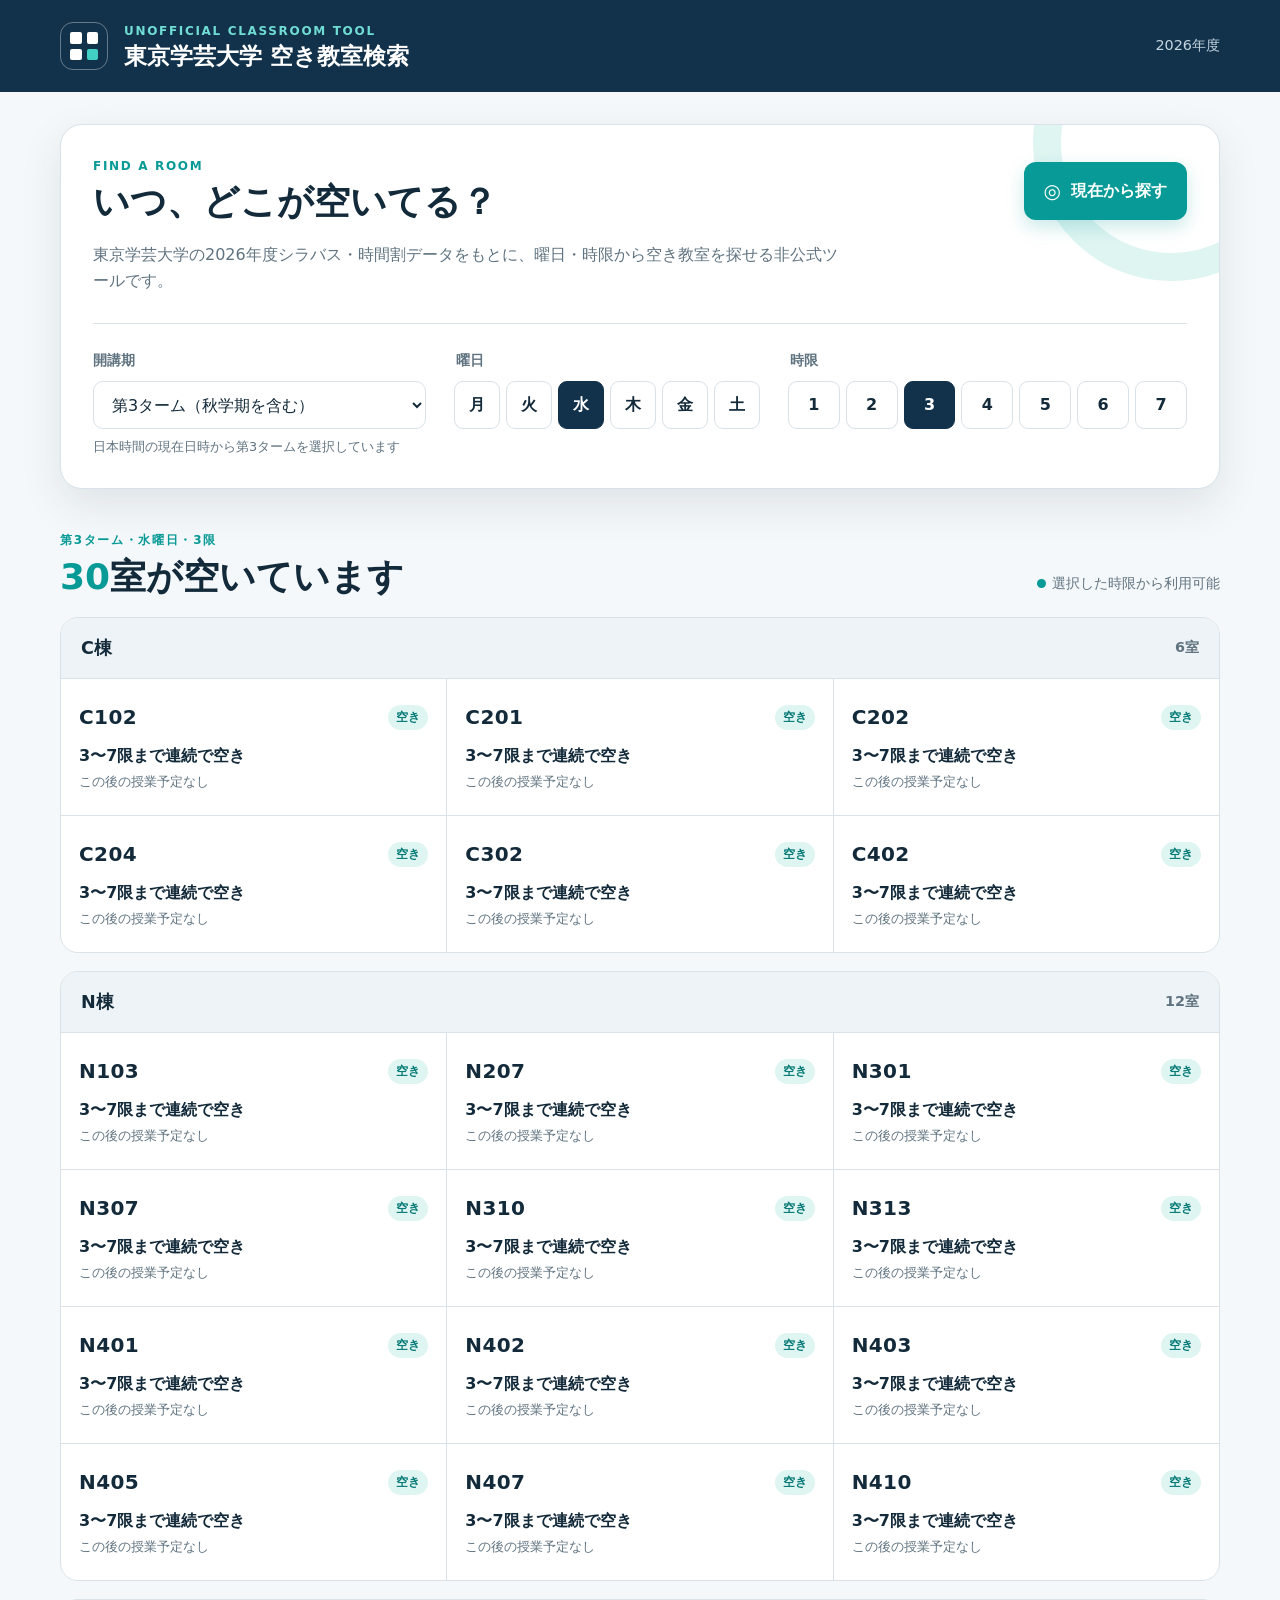
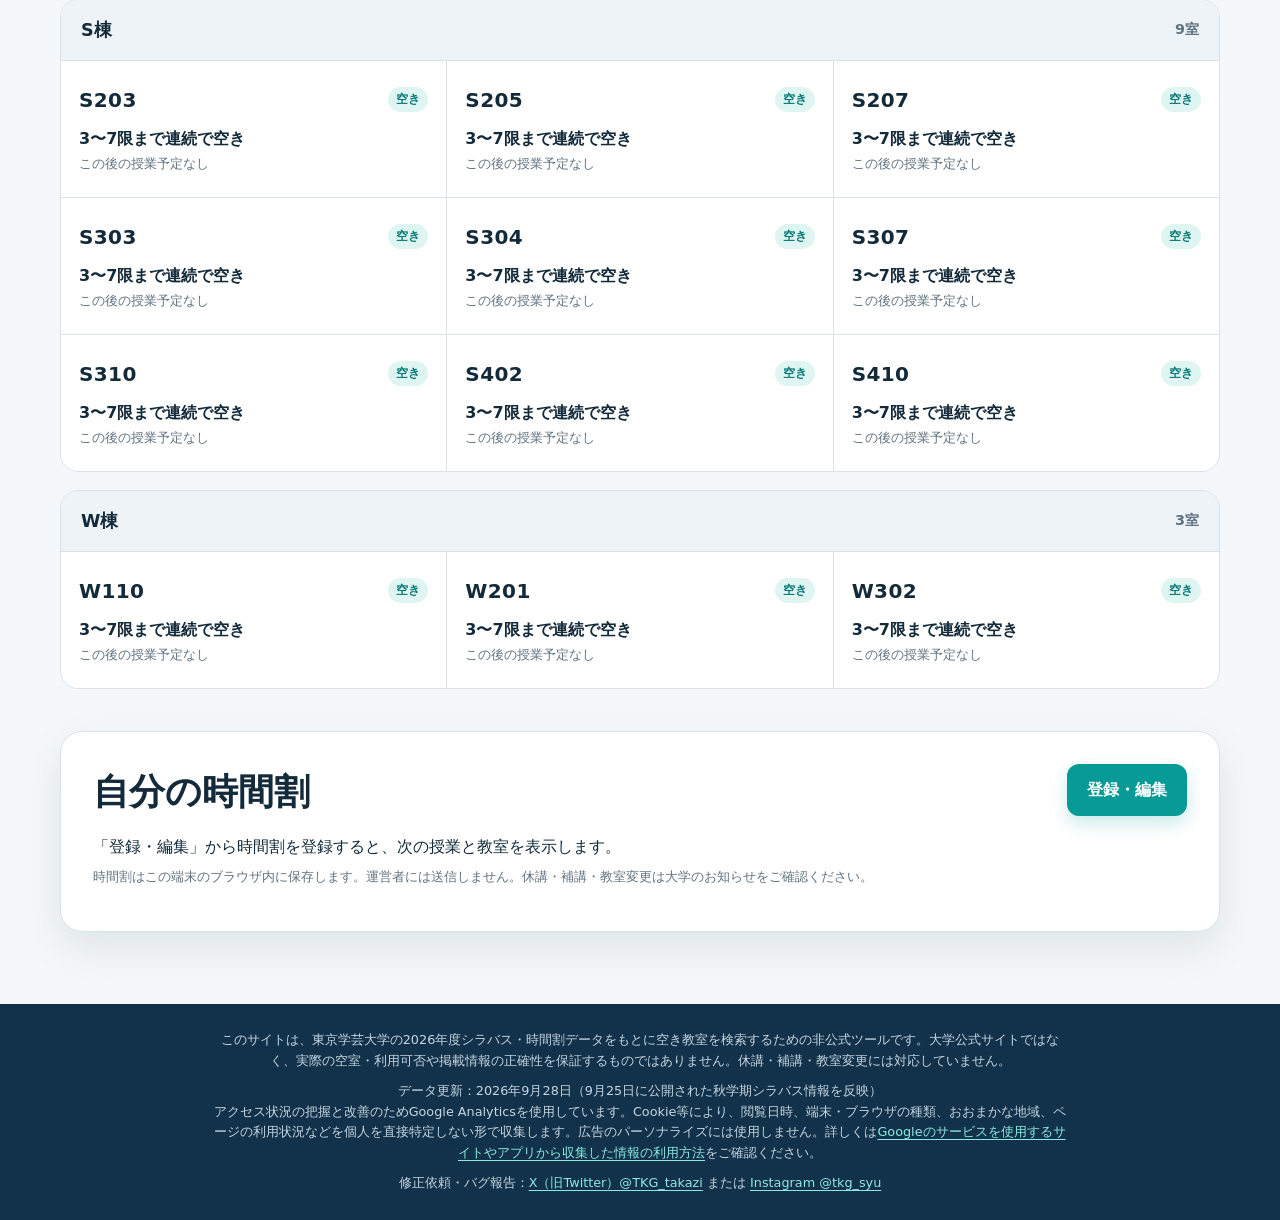
==== index.html @ b12e03a5 "Show timetable reset shortcut near semester end" ====
<!doctype html>
<html lang="ja">
<head>
  <!-- Google tag (gtag.js) -->
  <script async src="https://www.googletagmanager.com/gtag/js?id=G-F0N4W3KCQR"></script>
  <script>
    window.dataLayer = window.dataLayer || [];
    function gtag(){dataLayer.push(arguments);}
    gtag('js', new Date());
    gtag('config', 'G-F0N4W3KCQR', {
      allow_google_signals: false,
      allow_ad_personalization_signals: false
    });
  </script>
  <meta charset="utf-8">
  <meta name="viewport" content="width=device-width, initial-scale=1">
  <meta name="description" content="東京学芸大学の2026年度の空き教室を、曜日・時限から簡単に検索できる非公式Webサイトです。">
  <meta name="theme-color" content="#12324b">
  <title>東京学芸大学 空き教室検索｜2026年度・非公式</title>
  <link rel="canonical" href="https://syu-syuto.github.io/tgu-open-classrooms-2026/">
  <meta property="og:title" content="東京学芸大学 空き教室検索｜2026年度・非公式">
  <meta property="og:description" content="東京学芸大学の2026年度の空き教室を、曜日・時限から簡単に検索できる非公式Webサイトです。">
  <meta property="og:type" content="website">
  <meta property="og:url" content="https://syu-syuto.github.io/tgu-open-classrooms-2026/">
  <link rel="icon" type="image/svg+xml" href="data:image/svg+xml,%3Csvg xmlns='http://www.w3.org/2000/svg' viewBox='0 0 64 64'%3E%3Crect width='64' height='64' rx='14' fill='%2312324b'/%3E%3Cpath d='M15 18h34v30H15z' fill='%23fff'/%3E%3Cpath d='M22 25h7v7h-7zm13 0h7v7h-7zM22 37h7v7h-7zm13 0h7v11h-7z' fill='%230aa7a2'/%3E%3C/svg%3E">
  <link rel="stylesheet" href="./styles.css?v=20261015-2">
  <script type="application/ld+json">
  {
    "@context": "https://schema.org",
    "@type": "WebSite",
    "name": "東京学芸大学 空き教室検索",
    "alternateName": "学芸大 空き教室検索",
    "url": "https://syu-syuto.github.io/tgu-open-classrooms-2026/",
    "description": "東京学芸大学の2026年度の空き教室を曜日・時限から検索できる非公式Webサイトです。",
    "inLanguage": "ja"
  }
  </script>
</head>
<body>
  <header class="site-header">
    <div class="brand-mark" aria-hidden="true"><span></span><span></span><span></span><span></span></div>
    <div>
      <p class="eyebrow">UNOFFICIAL CLASSROOM TOOL</p>
      <h1>東京学芸大学 空き教室検索</h1>
    </div>
    <p class="data-note">2026年度</p>
  </header>

  <main>
    <section class="search-panel" aria-labelledby="search-title">
      <div class="search-intro">
        <div>
          <p class="section-kicker">FIND A ROOM</p>
          <h2 id="search-title">いつ、どこが空いてる？</h2>
        </div>
        <button id="nowButton" class="now-button" type="button">
          <span class="now-icon" aria-hidden="true">◎</span>
          現在から探す
        </button>
      </div>

      <p class="site-summary">東京学芸大学の2026年度シラバス・時間割データをもとに、曜日・時限から空き教室を探せる非公式ツールです。</p>

      <div class="filters">
        <label class="field term-field">
          <span>開講期</span>
          <select id="termSelect">
            <option value="1">第1ターム（春学期を含む）</option>
            <option value="2">第2ターム（春学期を含む）</option>
            <option value="3">第3ターム（秋学期を含む）</option>
            <option value="4">第4ターム（秋学期を含む）</option>
          </select>
          <small id="termAutoNote" class="term-auto-note" aria-live="polite"></small>
        </label>

        <fieldset class="field day-field">
          <legend>曜日</legend>
          <div id="dayButtons" class="choice-row" aria-label="曜日を選択">
            <button type="button" data-day="月">月</button>
            <button type="button" data-day="火">火</button>
            <button type="button" data-day="水">水</button>
            <button type="button" data-day="木">木</button>
            <button type="button" data-day="金">金</button>
            <button type="button" data-day="土">土</button>
          </div>
        </fieldset>

        <fieldset class="field period-field">
          <legend>時限</legend>
          <div id="periodButtons" class="choice-row period-row" aria-label="時限を選択">
            <button type="button" data-period="1">1</button>
            <button type="button" data-period="2">2</button>
            <button type="button" data-period="3">3</button>
            <button type="button" data-period="4">4</button>
            <button type="button" data-period="5">5</button>
            <button type="button" data-period="6">6</button>
            <button type="button" data-period="7">7</button>
          </div>
        </fieldset>
      </div>
    </section>

    <section class="results-section" aria-live="polite" aria-busy="true">
      <div class="results-heading">
        <div>
          <p id="resultContext" class="section-kicker">読み込み中</p>
          <h2><span id="resultCount">—</span>室が空いています</h2>
        </div>
        <p class="legend"><span></span>選択した時限から利用可能</p>
      </div>
      <div id="results" class="building-list">
        <div class="loading-card">授業データを読み込んでいます…</div>
      </div>
    </section>
    <section class="search-panel personal-panel" aria-labelledby="personal-title">
      <div class="search-intro"><h2 id="personal-title">自分の時間割</h2><button id="editTimetable" class="now-button" type="button">登録・編集</button></div>
      <div id="personalUpcoming" role="status">登録した時間割から、現在・次の授業と教室を表示します。</div>
      <p class="term-auto-note">時間割はこの端末のブラウザ内に保存します。運営者には送信しません。休講・補講・教室変更は大学のお知らせをご確認ください。</p>
    </section>
  </main>

  <footer>
    <div class="footer-inner">
      <p>このサイトは、東京学芸大学の2026年度シラバス・時間割データをもとに空き教室を検索するための非公式ツールです。大学公式サイトではなく、実際の空室・利用可否や掲載情報の正確性を保証するものではありません。休講・補講・教室変更には対応していません。</p>
      <p class="data-update-note">データ更新：2026年9月28日（9月25日に公開された秋学期シラバス情報を反映）</p>
      <p class="analytics-note">アクセス状況の把握と改善のためGoogle Analyticsを使用しています。Cookie等により、閲覧日時、端末・ブラウザの種類、おおまかな地域、ページの利用状況などを個人を直接特定しない形で収集します。広告のパーソナライズには使用しません。詳しくは<a href="https://policies.google.com/technologies/partner-sites?hl=ja" target="_blank" rel="noopener noreferrer">Googleのサービスを使用するサイトやアプリから収集した情報の利用方法</a>をご確認ください。</p>
      <p class="contact-note">修正依頼・バグ報告：<a href="https://x.com/TKG_takazi" target="_blank" rel="noopener noreferrer">X（旧Twitter）@TKG_takazi</a> または <a href="https://www.instagram.com/tkg_syu/" target="_blank" rel="noopener noreferrer">Instagram @tkg_syu</a></p>
    </div>
  </footer>

  <dialog id="roomDialog" class="room-dialog">
    <form method="dialog"><button class="dialog-close" aria-label="閉じる">×</button></form>
    <div id="dialogContent"></div>
  </dialog>

  <script src="./app.js?v=20260928" defer></script>
  <script src="./timetable.js?v=20261015-3" defer></script>
</body>
</html>
---- styles.css ----
:root {
  color-scheme: light;
  --ink: #132a3a;
  --muted: #607380;
  --navy: #12324b;
  --navy-2: #1b4965;
  --teal: #079a96;
  --teal-soft: #dff5f2;
  --paper: #f5f8fa;
  --line: #d8e2e8;
  --white: #ffffff;
  --shadow: 0 16px 42px rgba(22, 49, 68, .10);
}

.personal-panel { margin-top: 42px; }
.search-panel.personal-panel::after { display: none; }
.personal-panel h2 { font-size: 1.4rem; }
#personalUpcoming { margin-top: 18px; overflow-wrap: anywhere; }
.personal-class { padding: 12px 16px; margin: 12px 0; background: var(--teal-soft); border-radius: 12px; }
.personal-class p { margin: 6px 0; }
.timetable-body { padding: 24px; }
.timetable-body input, .timetable-body select { display: block; width: 100%; min-height: 44px; margin: 6px 0 12px; padding: 8px; font: inherit; border: 1px solid var(--line); border-radius: 8px; }
.timetable-fields { display: grid; gap: 6px; }
#courseMatches { max-height: 240px; overflow: auto; margin-bottom: 16px; }
#courseMatches button { display: block; width: 100%; padding: 12px; text-align: left; background: var(--paper); border: 1px solid var(--line); color: var(--ink); }
#courseMatches small { display: block; }
.personal-entry { display: flex; flex-wrap: wrap; align-items: center; justify-content: space-between; gap: 10px; padding: 14px 0; border-top: 1px solid var(--line); overflow-wrap: anywhere; }
.timetable-body button:not(.now-button) { min-height: 44px; font: inherit; }

* { box-sizing: border-box; }

body {
  margin: 0;
  min-width: 320px;
  background: var(--paper);
  color: var(--ink);
  font-family: "Yu Gothic UI", "Hiragino Kaku Gothic ProN", system-ui, sans-serif;
  font-size: 16px;
  line-height: 1.6;
}

button, select { font: inherit; }
button { cursor: pointer; }

.site-header {
  min-height: 92px;
  display: flex;
  align-items: center;
  gap: 16px;
  padding: 18px max(24px, calc((100vw - 1160px) / 2));
  background: var(--navy);
  color: var(--white);
}

.brand-mark {
  width: 48px;
  height: 48px;
  padding: 9px;
  display: grid;
  grid-template-columns: 1fr 1fr;
  gap: 5px;
  border: 1px solid rgba(255,255,255,.35);
  border-radius: 13px;
}
.brand-mark span { background: #fff; border-radius: 2px; }
.brand-mark span:last-child { background: #42d0c5; }

.eyebrow, .section-kicker {
  margin: 0;
  color: #70ddd5;
  font-size: .75rem;
  font-weight: 800;
  letter-spacing: .14em;
}
.site-header h1 { margin: 0; font-size: 1.45rem; line-height: 1.2; }
.data-note { margin-left: auto; color: #c5d5df; font-size: .9rem; }

main { width: min(1160px, calc(100% - 32px)); margin: 32px auto 72px; }

.search-panel {
  position: relative;
  overflow: hidden;
  padding: 32px;
  background: var(--white);
  border: 1px solid var(--line);
  border-radius: 22px;
  box-shadow: var(--shadow);
}
.search-panel::after {
  content: "";
  position: absolute;
  width: 220px;
  height: 220px;
  right: -90px;
  top: -120px;
  border: 28px solid var(--teal-soft);
  border-radius: 50%;
  pointer-events: none;
}

.search-intro { position: relative; z-index: 1; display: flex; justify-content: space-between; gap: 24px; align-items: center; }
.search-intro h2, .results-heading h2 { margin: 3px 0 0; font-size: clamp(1.55rem, 3vw, 2.25rem); line-height: 1.25; }
.search-panel .section-kicker, .results-section .section-kicker { color: var(--teal); }
.site-summary { position: relative; z-index: 1; max-width: 760px; margin: 18px 0 0; color: var(--muted); }

.now-button {
  display: inline-flex;
  align-items: center;
  gap: 10px;
  padding: 13px 20px;
  border: 0;
  border-radius: 12px;
  background: var(--teal);
  color: #fff;
  font-weight: 800;
  box-shadow: 0 7px 18px rgba(7,154,150,.22);
}
.now-button:hover { background: #067f7b; }
.now-icon { font-size: 1.25rem; }

.filters {
  position: relative;
  z-index: 1;
  display: grid;
  grid-template-columns: minmax(220px, 1.25fr) 1.15fr 1.5fr;
  gap: 28px;
  margin-top: 30px;
  padding-top: 26px;
  border-top: 1px solid var(--line);
}

.field { min-width: 0; margin: 0; padding: 0; border: 0; }
.field > span, .field legend { display: block; margin-bottom: 9px; color: var(--muted); font-size: .85rem; font-weight: 800; }
.term-auto-note { display: block; margin-top: 8px; color: var(--muted); font-size: .8rem; font-weight: 500; line-height: 1.5; }
.field select {
  width: 100%;
  height: 48px;
  padding: 0 40px 0 14px;
  border: 1px solid var(--line);
  border-radius: 10px;
  background: #fff;
  color: var(--ink);
}

.choice-row { display: grid; grid-template-columns: repeat(6, 1fr); gap: 6px; }
.period-row { grid-template-columns: repeat(7, 1fr); }
.choice-row button {
  min-width: 0;
  height: 48px;
  padding: 0;
  border: 1px solid var(--line);
  border-radius: 9px;
  background: #fff;
  color: var(--ink);
  font-weight: 800;
}
.choice-row button:hover { border-color: var(--teal); }
.choice-row button.active { border-color: var(--navy); background: var(--navy); color: #fff; }

.results-section { margin-top: 42px; }
.results-heading { display: flex; align-items: end; justify-content: space-between; gap: 20px; margin-bottom: 18px; }
#resultCount { color: var(--teal); }
.legend { margin: 0 0 4px; color: var(--muted); font-size: .85rem; }
.legend span { display: inline-block; width: 9px; height: 9px; margin-right: 6px; border-radius: 50%; background: var(--teal); }

.building-list { display: grid; gap: 18px; }
.building-group { border: 1px solid var(--line); border-radius: 18px; background: #fff; overflow: hidden; }
.building-header { display: flex; justify-content: space-between; align-items: center; padding: 16px 20px; border-bottom: 1px solid var(--line); background: #edf3f6; }
.building-header h3 { margin: 0; font-size: 1.1rem; }
.building-header span { color: var(--muted); font-weight: 700; font-size: .9rem; }
.room-grid { display: grid; grid-template-columns: repeat(3, minmax(0, 1fr)); gap: 1px; background: var(--line); }
.room-card {
  min-height: 136px;
  padding: 18px;
  border: 0;
  background: #fff;
  text-align: left;
  color: var(--ink);
}
.room-card:hover { background: #f4fbfa; }
.room-top { display: flex; align-items: center; justify-content: space-between; gap: 10px; }
.room-name { font-size: 1.25rem; font-weight: 900; letter-spacing: .02em; }
.available-badge { padding: 3px 8px; border-radius: 999px; background: var(--teal-soft); color: #087b77; font-size: .75rem; font-weight: 800; }
.availability { margin: 10px 0 2px; font-weight: 800; }
.next-class { margin: 0; color: var(--muted); font-size: .82rem; white-space: nowrap; overflow: hidden; text-overflow: ellipsis; }
.loading-card, .empty-state { padding: 42px; border: 1px solid var(--line); border-radius: 18px; background: #fff; text-align: center; color: var(--muted); }

footer { padding: 26px 24px; background: var(--navy); color: #c5d5df; text-align: center; font-size: .8rem; }
.footer-inner { width: min(860px, 100%); margin: 0 auto; }
footer p { margin: 0; }
.data-update-note, .contact-note { margin-top: 10px; }
footer a { color: #8ce8e1; text-underline-offset: 3px; }
footer a:hover { color: #fff; }

.room-dialog {
  width: min(620px, calc(100% - 28px));
  max-height: min(760px, calc(100vh - 28px));
  padding: 0;
  border: 0;
  border-radius: 20px;
  color: var(--ink);
  box-shadow: 0 24px 80px rgba(0,0,0,.28);
}
.room-dialog::backdrop { background: rgba(8, 27, 41, .58); backdrop-filter: blur(3px); }
.dialog-close { position: absolute; right: 14px; top: 14px; width: 38px; height: 38px; border: 0; border-radius: 50%; background: #edf3f6; color: var(--ink); font-size: 1.5rem; }
.dialog-head { padding: 26px 28px 20px; background: var(--navy); color: #fff; }
.dialog-head p { margin: 0; color: #90ded8; font-size: .8rem; font-weight: 800; }
.dialog-head h2 { margin: 3px 0 0; font-size: 1.8rem; }
.daily-list { padding: 16px 28px 26px; }
.period-item { display: grid; grid-template-columns: 58px 1fr; gap: 14px; padding: 14px 0; border-bottom: 1px solid var(--line); }
.period-item:last-child { border-bottom: 0; }
.period-label { font-weight: 900; }
.period-status { margin: 0; font-weight: 800; }
.period-detail { margin: 2px 0 0; color: var(--muted); font-size: .86rem; }
.is-free .period-status { color: var(--teal); }
.is-selected { margin-inline: -12px; padding-inline: 12px; border-radius: 10px; background: #eff9f8; }

@media (max-width: 820px) {
  .filters { grid-template-columns: 1fr; gap: 18px; }
  .room-grid { grid-template-columns: repeat(2, minmax(0, 1fr)); }
}

@media (max-width: 560px) {
  .site-header { min-height: 76px; padding: 13px 16px; }
  .brand-mark { width: 42px; height: 42px; }
  .eyebrow { display: none; }
  .site-header h1 { font-size: 1rem; }
  .data-note { font-size: .75rem; }
  main { width: min(100% - 20px, 1160px); margin-top: 16px; }
  .search-panel { padding: 22px 18px; border-radius: 16px; }
  .search-intro { align-items: stretch; flex-direction: column; gap: 17px; }
  .now-button { justify-content: center; width: 100%; }
  .results-section { margin-top: 30px; }
  .results-heading { align-items: start; flex-direction: column; gap: 8px; }
  .room-grid { grid-template-columns: 1fr; }
  .room-card { min-height: 124px; }
  .building-header { padding: 14px 16px; }
  .daily-list { padding-inline: 20px; }
  .dialog-head { padding-inline: 20px; }
}

@media (prefers-reduced-motion: no-preference) {
  .room-card, .now-button, .choice-row button { transition: background-color .16s ease, border-color .16s ease, transform .16s ease; }
  .room-card:hover { transform: translateY(-1px); }
}
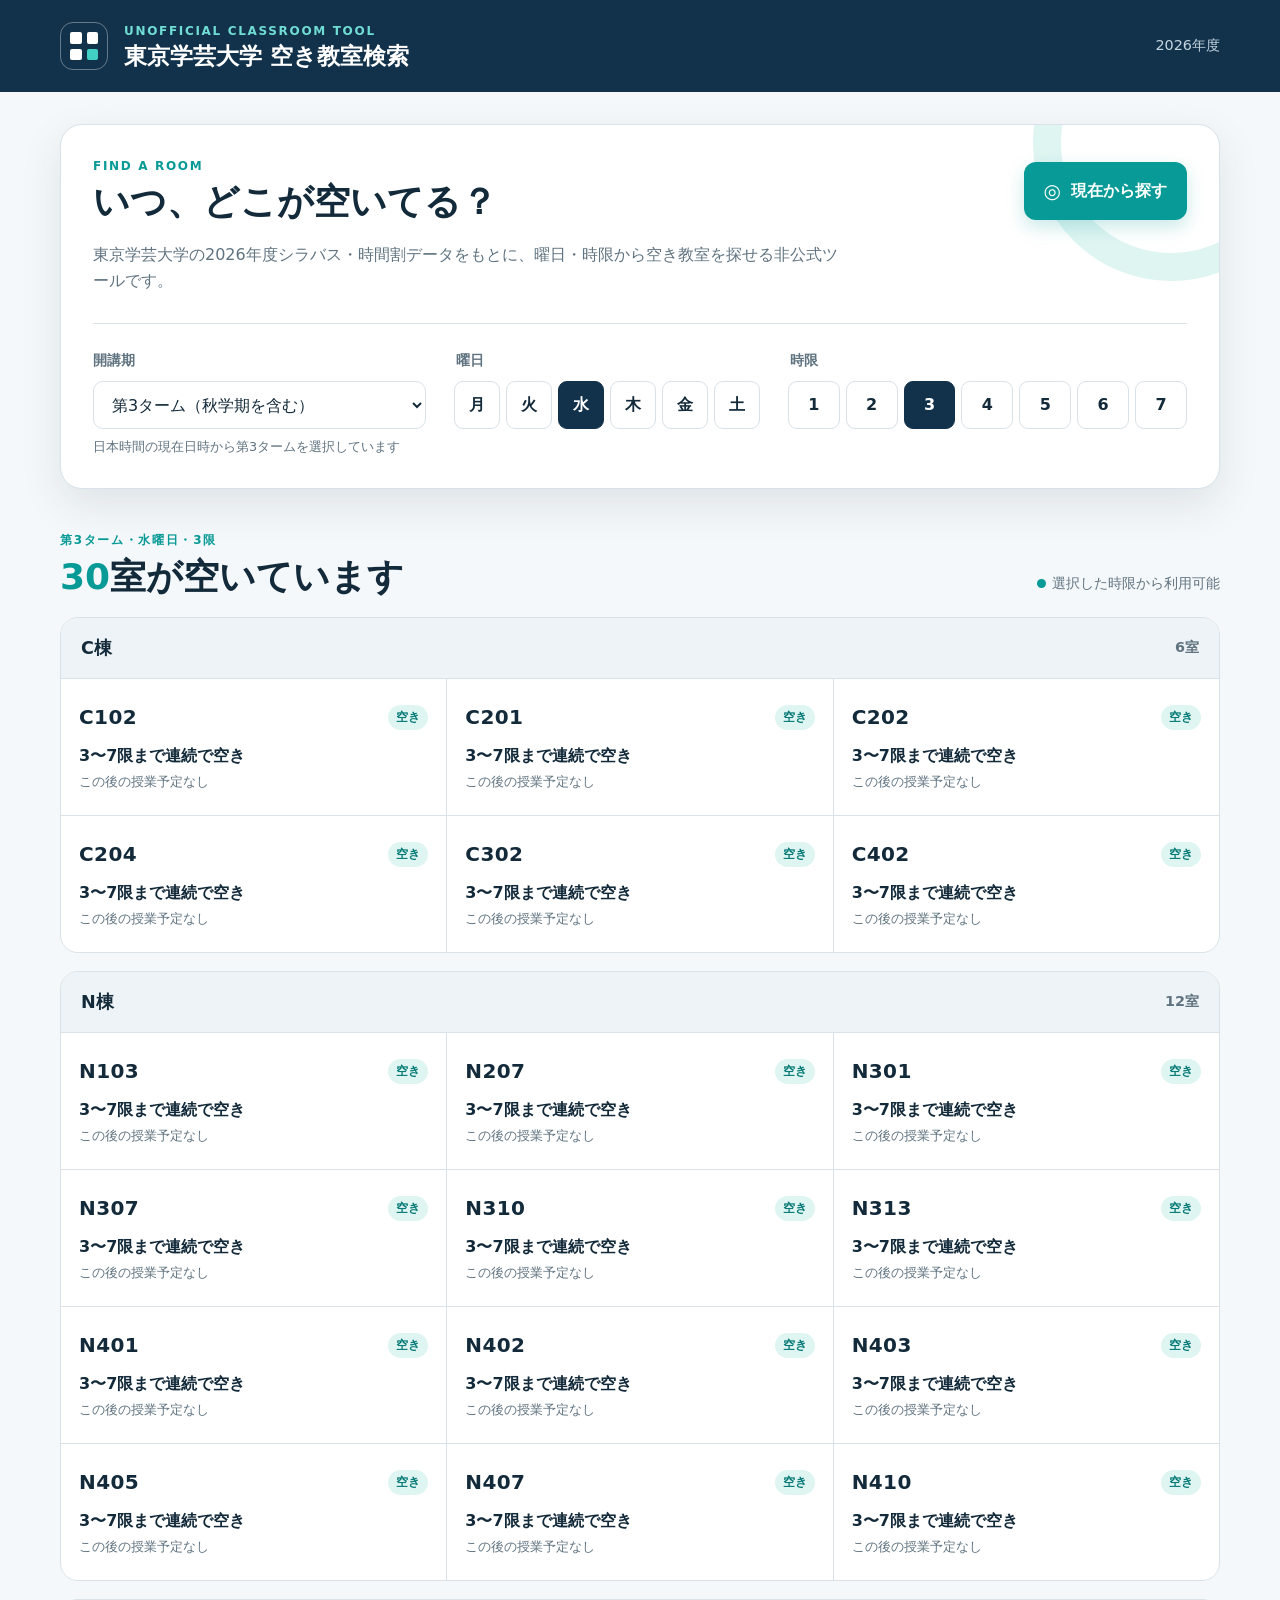
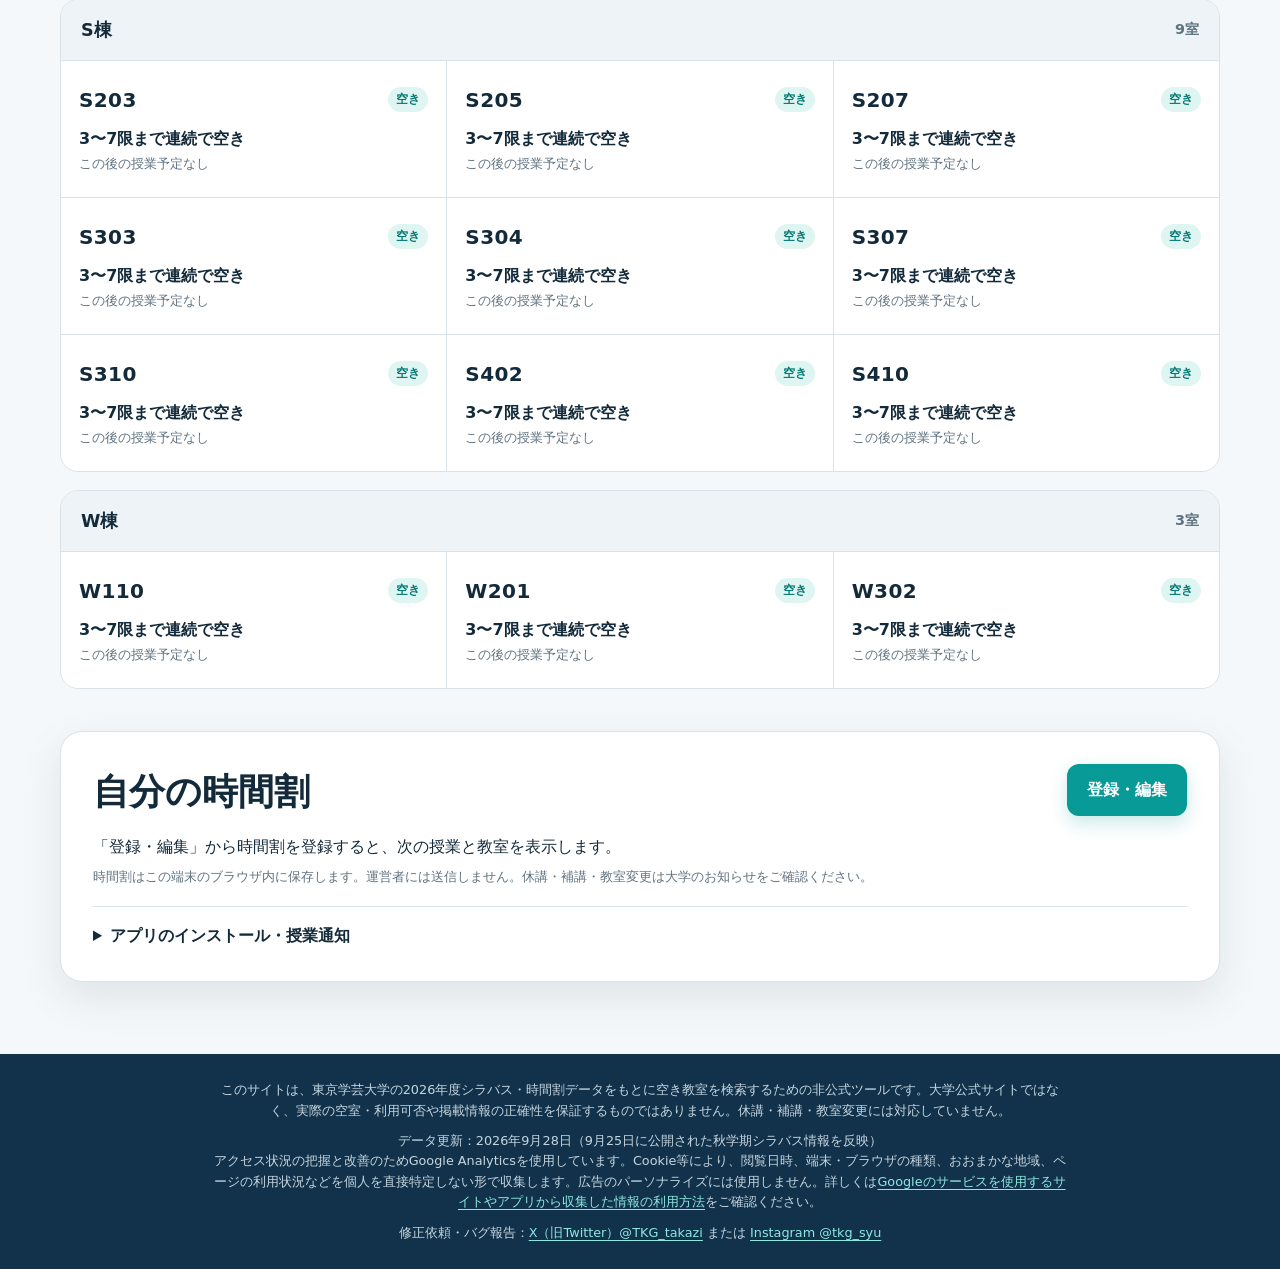
==== commit 60010de6: "Add installable offline PWA and opt-in foreground class notifications" ====
--- a/index.html
+++ b/index.html
@@ -16,6 +16,8 @@
   <meta name="viewport" content="width=device-width, initial-scale=1">
   <meta name="description" content="東京学芸大学の2026年度の空き教室を、曜日・時限から簡単に検索できる非公式Webサイトです。">
   <meta name="theme-color" content="#12324b">
+  <link rel="manifest" href="./manifest.webmanifest">
+  <link rel="apple-touch-icon" href="./icons/icon-192.png">
   <title>東京学芸大学 空き教室検索｜2026年度・非公式</title>
   <link rel="canonical" href="https://syu-syuto.github.io/tgu-open-classrooms-2026/">
   <meta property="og:title" content="東京学芸大学 空き教室検索｜2026年度・非公式">
@@ -23,7 +25,7 @@
   <meta property="og:type" content="website">
   <meta property="og:url" content="https://syu-syuto.github.io/tgu-open-classrooms-2026/">
   <link rel="icon" type="image/svg+xml" href="data:image/svg+xml,%3Csvg xmlns='http://www.w3.org/2000/svg' viewBox='0 0 64 64'%3E%3Crect width='64' height='64' rx='14' fill='%2312324b'/%3E%3Cpath d='M15 18h34v30H15z' fill='%23fff'/%3E%3Cpath d='M22 25h7v7h-7zm13 0h7v7h-7zM22 37h7v7h-7zm13 0h7v11h-7z' fill='%230aa7a2'/%3E%3C/svg%3E">
-  <link rel="stylesheet" href="./styles.css?v=20261015-2">
+  <link rel="stylesheet" href="./styles.css?v=20261017">
   <script type="application/ld+json">
   {
     "@context": "https://schema.org",
@@ -47,6 +49,7 @@
   </header>
 
   <main>
+    <section id="nextClassBanner" class="personal-class" aria-label="次の授業" hidden></section>
     <section class="search-panel" aria-labelledby="search-title">
       <div class="search-intro">
         <div>
@@ -116,6 +119,18 @@
       <div class="search-intro"><h2 id="personal-title">自分の時間割</h2><button id="editTimetable" class="now-button" type="button">登録・編集</button></div>
       <div id="personalUpcoming" role="status">登録した時間割から、現在・次の授業と教室を表示します。</div>
       <p class="term-auto-note">時間割はこの端末のブラウザ内に保存します。運営者には送信しません。休講・補講・教室変更は大学のお知らせをご確認ください。</p>
+      <details class="app-settings">
+        <summary>アプリのインストール・授業通知</summary>
+        <p>AndroidのChromeメニューから「アプリをインストール」を選べます。初回読み込み後は、通信できない場合も保存済みデータで利用できます。</p>
+        <button id="installApp" type="button" hidden>アプリをインストール</button>
+        <button id="updateApp" type="button" hidden>更新して再読み込み</button>
+        <p id="pwaStatus" role="status">アプリの準備中です。</p>
+        <button id="enableNotifications" type="button" disabled>授業通知を有効にする</button>
+        <button id="disableNotifications" type="button" hidden>授業通知を無効にする</button>
+        <p id="notificationStatus" role="status">通知は無効です。</p>
+        <p class="term-auto-note">通知は画面を開いている間の補助機能です。日本時間の平日5:00以降、その日の未開始の登録授業だけを表示します。開始時に次の授業へ切り替え、最後の授業が始まると終了します。</p>
+        <p class="term-auto-note">別アプリへの切り替え・画面ロック時は通知を閉じます。バックグラウンドや完全終了中の自動表示・毎分更新は行いません。強制終了などでは古い通知が残る場合があるため、通知の更新時刻と開始時刻を確認し、不要な通知は手動で消してください。通知の見え方・省略は端末により異なります。休講・補講・祝日の判定には対応していません。</p>
+      </details>
     </section>
   </main>
 
@@ -134,6 +149,8 @@
   </dialog>
 
   <script src="./app.js?v=20260928" defer></script>
-  <script src="./timetable.js?v=20261015-3" defer></script>
+  <script src="./timetable.js?v=20261017" defer></script>
+  <script src="./notification-model.js?v=20261017" defer></script>
+  <script src="./pwa.js?v=20261017" defer></script>
 </body>
 </html>
--- a/styles.css
+++ b/styles.css
@@ -15,6 +15,9 @@
 .personal-panel { margin-top: 42px; }
 .search-panel.personal-panel::after { display: none; }
 .personal-panel h2 { font-size: 1.4rem; }
+.app-settings { margin-top: 20px; padding-top: 16px; border-top: 1px solid var(--line); }
+.app-settings summary { cursor: pointer; font-weight: 700; }
+.app-settings button { min-height: 44px; margin: 4px 8px 4px 0; padding: 8px 12px; font: inherit; border: 1px solid var(--line); border-radius: 8px; color: var(--ink); background: var(--paper); }
 #personalUpcoming { margin-top: 18px; overflow-wrap: anywhere; }
 .personal-class { padding: 12px 16px; margin: 12px 0; background: var(--teal-soft); border-radius: 12px; }
 .personal-class p { margin: 6px 0; }
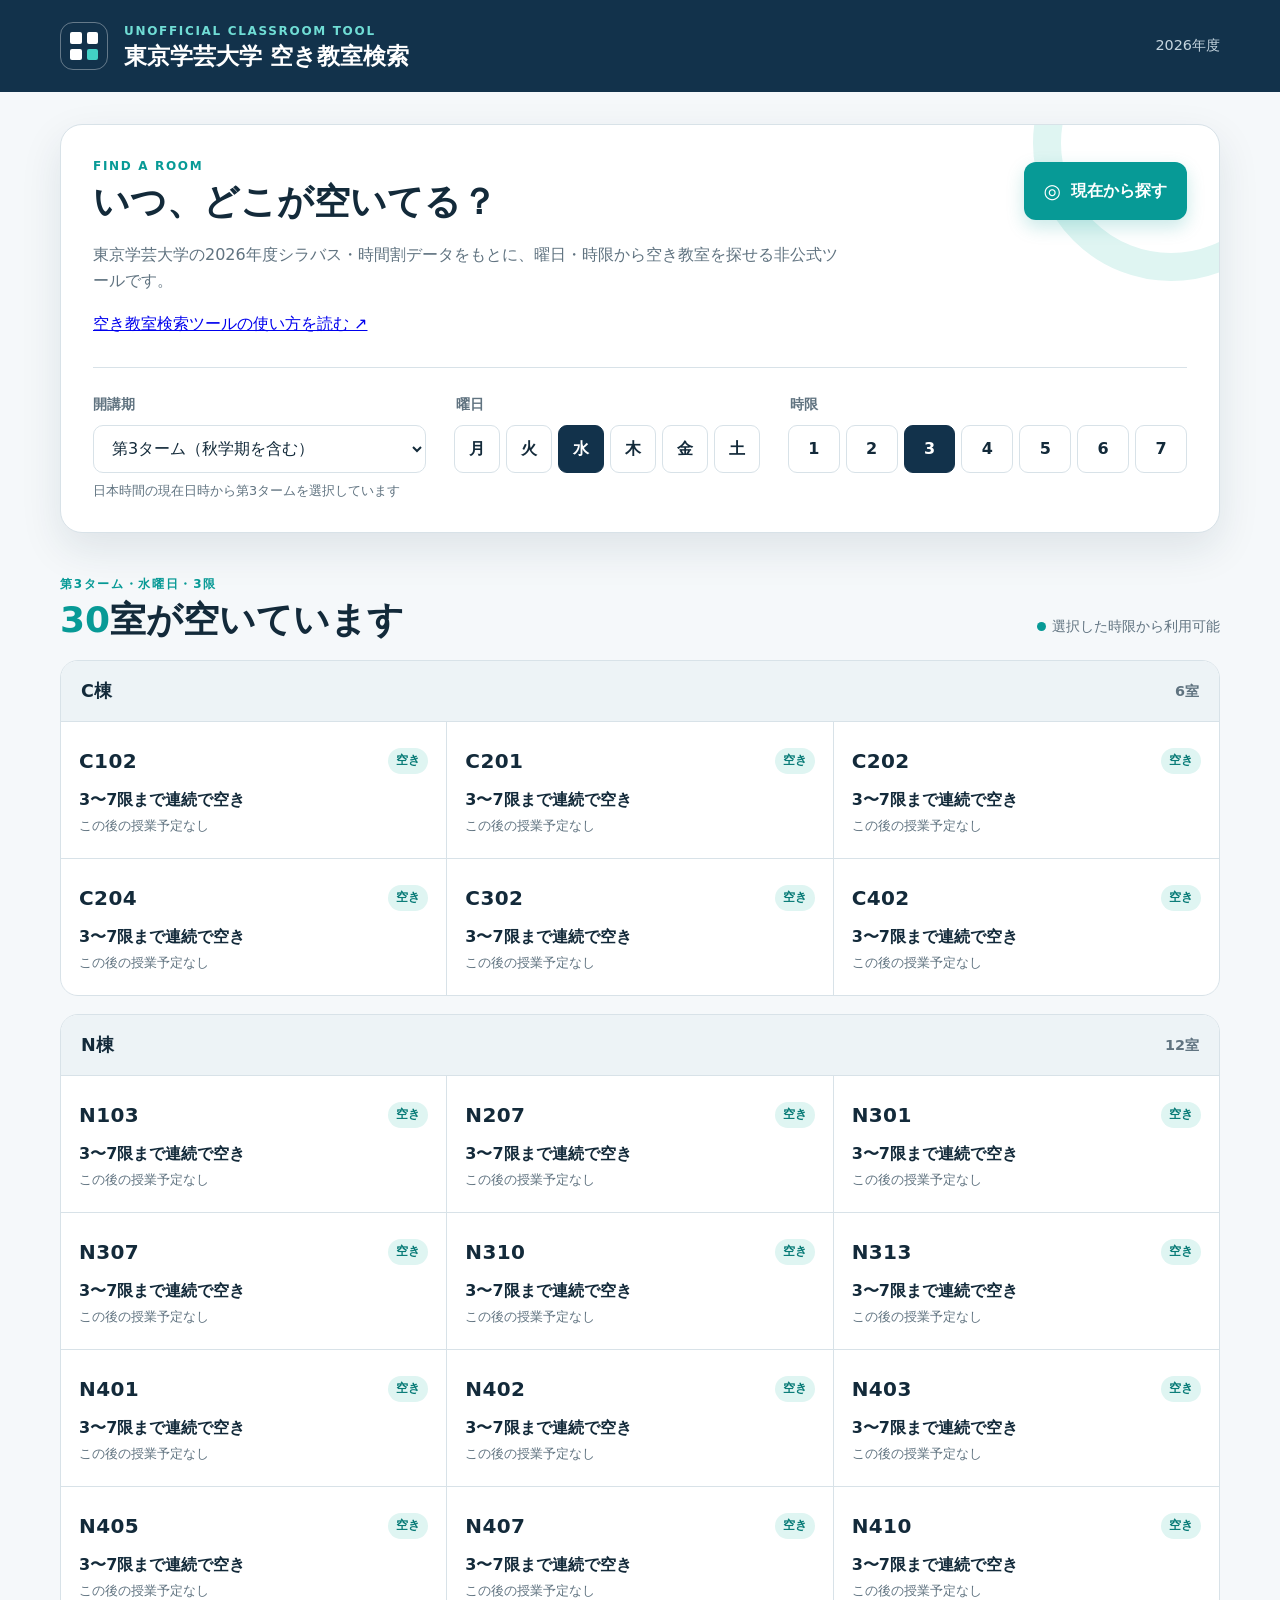
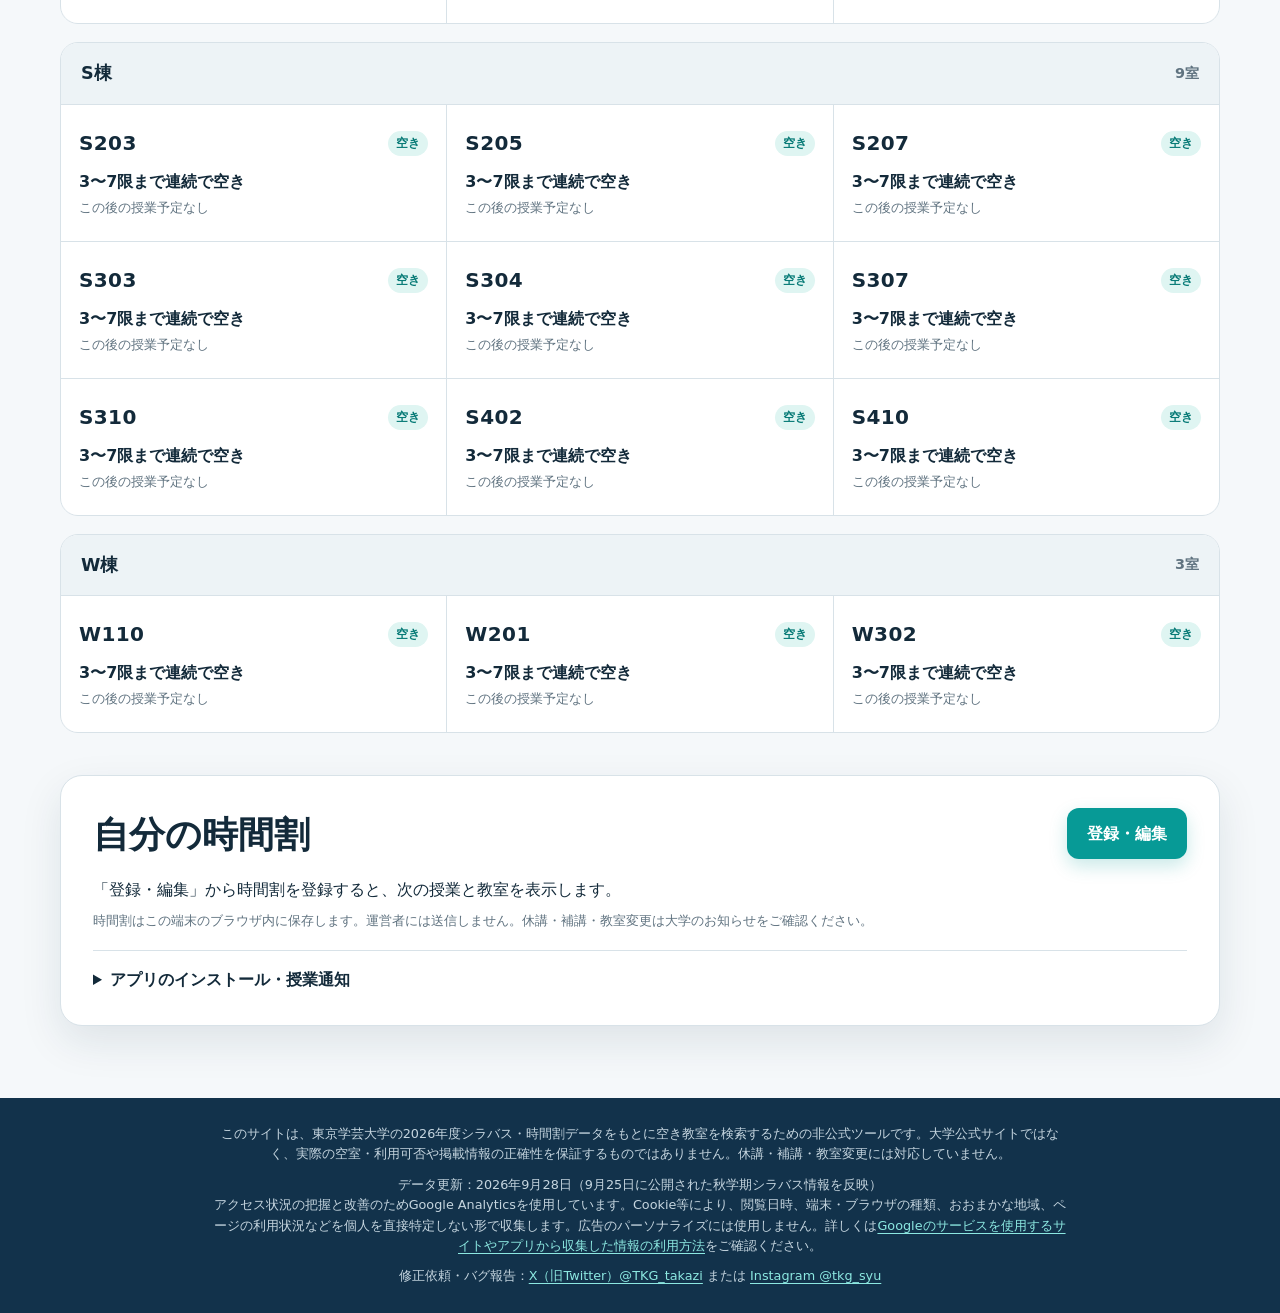
==== commit 2ab7b7da: "Link to the open classroom finder guide" ====
--- a/index.html
+++ b/index.html
@@ -63,6 +63,7 @@
       </div>
 
       <p class="site-summary">東京学芸大学の2026年度シラバス・時間割データをもとに、曜日・時限から空き教室を探せる非公式ツールです。</p>
+      <p class="site-summary"><a href="https://syu-syuto.github.io/articles/how-i-use-open-classrooms/">空き教室検索ツールの使い方を読む ↗</a></p>
 
       <div class="filters">
         <label class="field term-field">
@@ -129,7 +130,7 @@
         <button id="disableNotifications" type="button" hidden>授業通知を無効にする</button>
         <p id="notificationStatus" role="status">通知は無効です。</p>
         <p class="term-auto-note">通知は画面を開いている間の補助機能です。日本時間の平日5:00以降、その日の未開始の登録授業だけを表示します。開始時に次の授業へ切り替え、最後の授業が始まると終了します。</p>
-        <p class="term-auto-note">別アプリへの切り替え・画面ロック時は通知を閉じます。バックグラウンドや完全終了中の自動表示・毎分更新は行いません。強制終了などでは古い通知が残る場合があるため、通知の更新時刻と開始時刻を確認し、不要な通知は手動で消してください。通知の見え方・省略は端末により異なります。休講・補講・祝日の判定には対応していません。</p>
+        <p class="term-auto-note">最小化・別アプリへの切り替え・画面ロック時は「開始時刻・教室・科目名」の通知を残します。再表示すると残り時間と次の授業を確認し直します。バックグラウンドや完全終了中の自動更新・削除は保証できないため、開始済みの授業の通知が残る場合があります。通知をタップして最新情報を確認するか、不要な通知を手動で消してください。通知の見え方・省略は端末により異なります。休講・補講・祝日の判定には対応していません。</p>
       </details>
     </section>
   </main>
@@ -150,7 +151,7 @@
 
   <script src="./app.js?v=20260928" defer></script>
   <script src="./timetable.js?v=20261017" defer></script>
-  <script src="./notification-model.js?v=20261017" defer></script>
-  <script src="./pwa.js?v=20261017" defer></script>
+  <script src="./notification-model.js?v=20261025" defer></script>
+  <script src="./pwa.js?v=20261025" defer></script>
 </body>
 </html>
